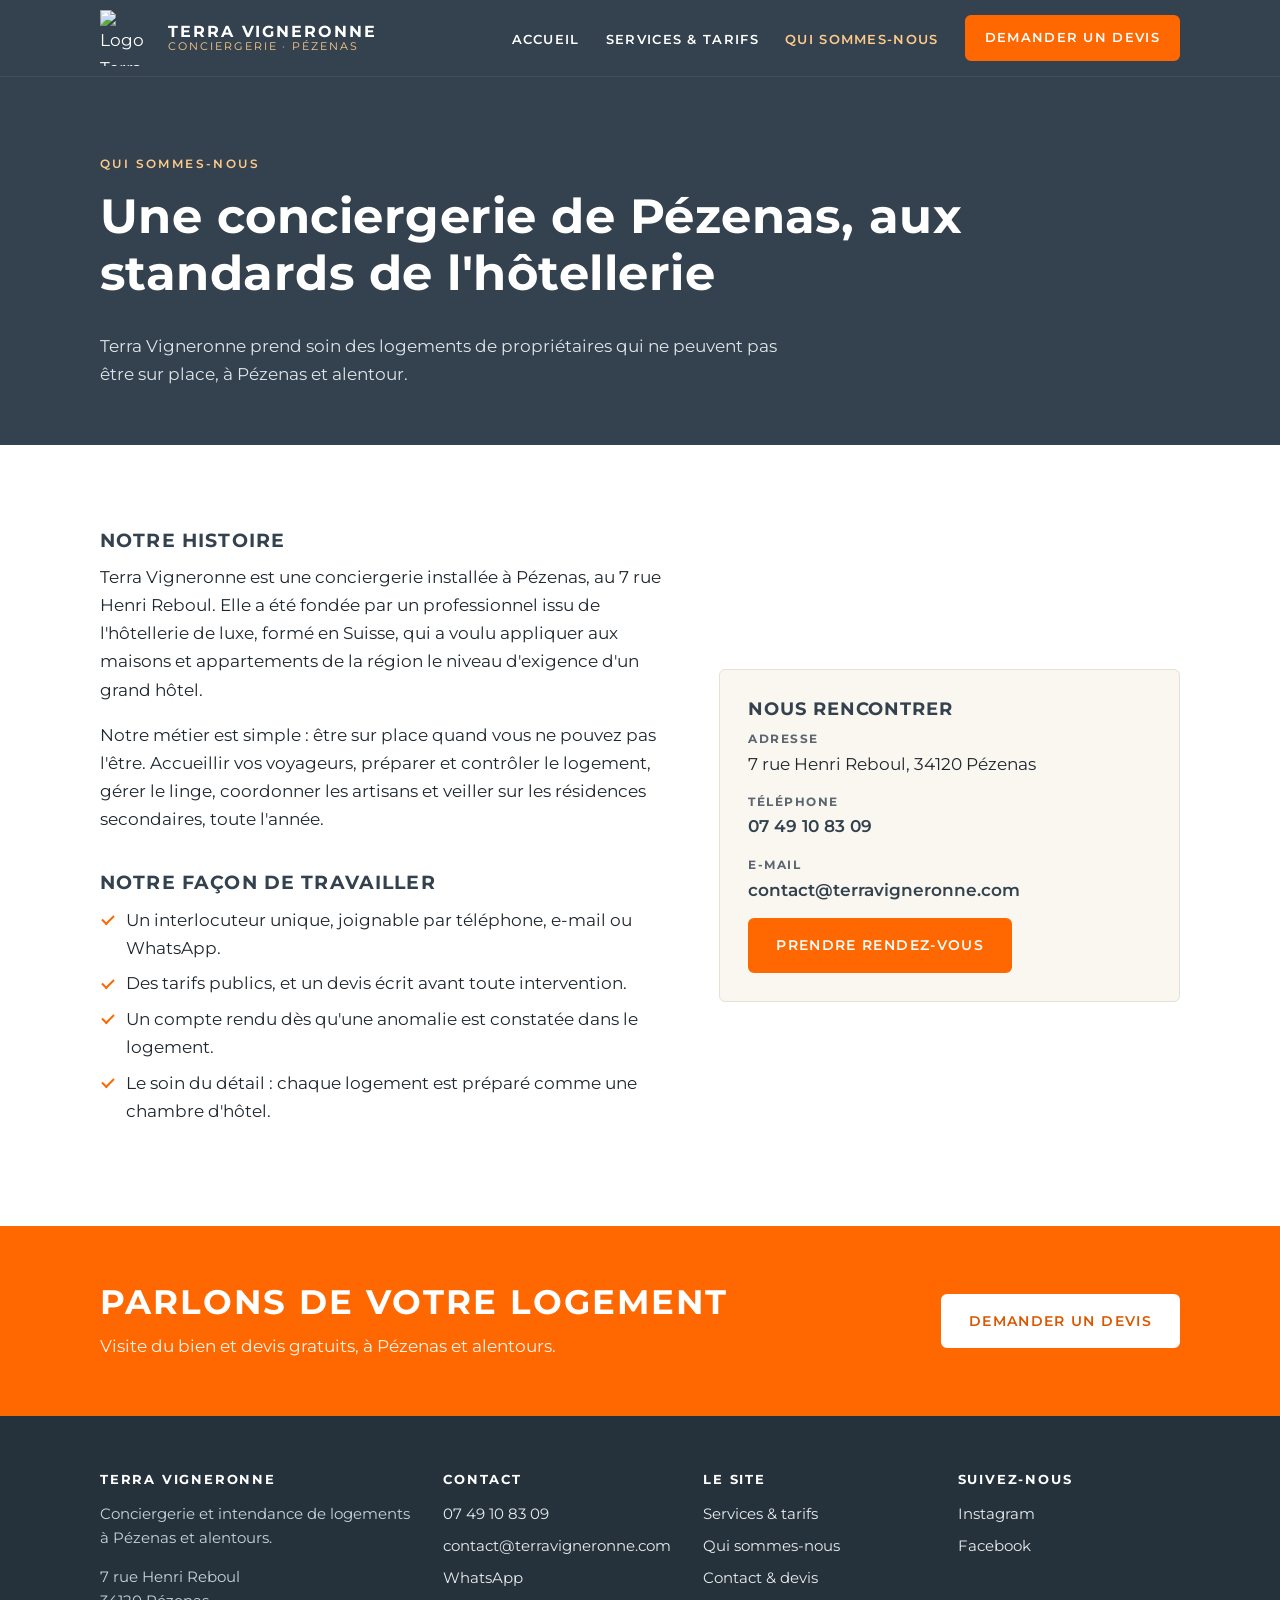
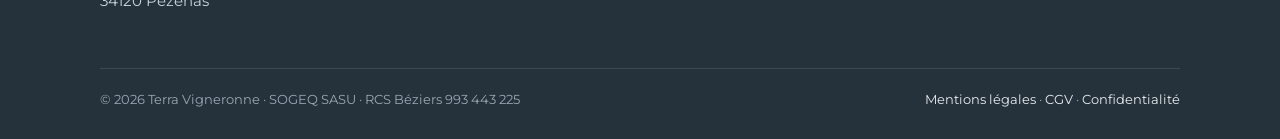
==== qui-sommes-nous.html @ ca6ffbf8 "Nouveau site Terra Vigneronne : conciergerie de logements à Pézenas Co-Authored-By: Claude Opus 5.5 " ====
<!doctype html>
<html lang="fr">
<head>
<meta charset="utf-8">
<meta name="viewport" content="width=device-width, initial-scale=1">
<title>Qui sommes-nous ? Conciergerie installée à Pézenas | Terra Vigneronne</title>
<meta name="description" content="Terra Vigneronne, conciergerie installée 7 rue Henri Reboul à Pézenas, fondée par un professionnel de l'hôtellerie de luxe formé en Suisse.">

<link rel="canonical" href="https://terravigneronne.com/qui-sommes-nous">
<link rel="icon" href="/assets/img/favicon.svg" type="image/svg+xml">
<link rel="preload" href="/assets/fonts/montserrat-latin-700-normal.woff2" as="font" type="font/woff2" crossorigin>
<link rel="stylesheet" href="/assets/style.css">
<meta name="theme-color" content="#33424e">
<meta property="og:type" content="website">
<meta property="og:locale" content="fr_FR">
<meta property="og:site_name" content="Terra Vigneronne">
<meta property="og:title" content="Qui sommes-nous ? Conciergerie installée à Pézenas | Terra Vigneronne">
<meta property="og:description" content="Terra Vigneronne, conciergerie installée 7 rue Henri Reboul à Pézenas, fondée par un professionnel de l'hôtellerie de luxe formé en Suisse.">
<meta property="og:url" content="https://terravigneronne.com/qui-sommes-nous">
<meta property="og:image" content="https://assets.zyrosite.com/cdn-cgi/image/format=auto,w=1920,fit=crop/zTo0Ltb35tv1lQDR/xp7qb0-ebW5w7hSgJzZCR1R.png">
<meta name="twitter:card" content="summary_large_image">
<script type="application/ld+json">{"@context": "https://schema.org", "@type": "LocalBusiness", "@id": "https://terravigneronne.com/#entreprise", "name": "Terra Vigneronne – Conciergerie à Pézenas", "description": "Conciergerie et intendance de logements à Pézenas : accueil des voyageurs, ménage, linge, suivi et entretien de résidences secondaires et de locations saisonnières.", "url": "https://terravigneronne.com/", "logo": "https://assets.zyrosite.com/cdn-cgi/image/format=auto,w=240,fit=crop/zTo0Ltb35tv1lQDR/chatgpt-image-29-mai-2026-10_59_16-1-GHMG8awh0hkYMXge.png", "image": "https://assets.zyrosite.com/cdn-cgi/image/format=auto,w=1920,fit=crop/zTo0Ltb35tv1lQDR/xp7qb0-ebW5w7hSgJzZCR1R.png", "telephone": "+33749108309", "email": "contact@terravigneronne.com", "priceRange": "€€", "address": {"@type": "PostalAddress", "streetAddress": "7 rue Henri Reboul", "postalCode": "34120", "addressLocality": "Pézenas", "addressRegion": "Occitanie", "addressCountry": "FR"}, "areaServed": {"@type": "City", "name": "Pézenas"}, "sameAs": ["https://www.instagram.com/terravigneronne", "https://www.facebook.com/profile.php?id=61590410080492"], "legalName": "SOGEQ", "vatID": "FR31993443225"}</script>
</head>
<body>
<a class="skip" href="#contenu">Aller au contenu</a>
<header class="site-header">
  <div class="wrap">
    <a class="brand" href="/" aria-label="Terra Vigneronne, retour à l'accueil">
      <img src="https://assets.zyrosite.com/cdn-cgi/image/format=auto,w=240,fit=crop/zTo0Ltb35tv1lQDR/chatgpt-image-29-mai-2026-10_59_16-1-GHMG8awh0hkYMXge.png" alt="Logo Terra Vigneronne" width="56" height="56">
      <span class="brand-text"><strong>Terra Vigneronne</strong><span>Conciergerie · Pézenas</span></span>
    </a>
    <nav class="nav" aria-label="Menu principal">
      <button class="nav-toggle" type="button" aria-expanded="false" aria-controls="menu">Menu</button>
      <ul id="menu">
        <li><a href="/">Accueil</a></li><li><a href="/tarifs-offres">Services & tarifs</a></li><li><a href="/qui-sommes-nous" aria-current="page">Qui sommes-nous</a></li>
        <li><a class="btn" href="/contact">Demander un devis</a></li>
      </ul>
    </nav>
  </div>
</header>
<main id="contenu">

<section class="page-hero">
  <div class="wrap">
    <span class="eyebrow">Qui sommes-nous</span>
    <h1>Une conciergerie de Pézenas, aux standards de l'hôtellerie</h1>
    <p>Terra Vigneronne prend soin des logements de propriétaires qui ne peuvent pas être sur place, à Pézenas et alentour.</p>
  </div>
</section>

<section>
  <div class="wrap split">
    <div class="prose">
      <h2 style="margin-top:0">Notre histoire</h2>
      <p>Terra Vigneronne est une conciergerie installée à Pézenas, au 7 rue Henri Reboul. Elle a été fondée par un professionnel issu de l'hôtellerie de luxe, formé en Suisse, qui a voulu appliquer aux maisons et appartements de la région le niveau d'exigence d'un grand hôtel.</p>
      <p>Notre métier est simple : être sur place quand vous ne pouvez pas l'être. Accueillir vos voyageurs, préparer et contrôler le logement, gérer le linge, coordonner les artisans et veiller sur les résidences secondaires, toute l'année.</p>
      <h2>Notre façon de travailler</h2>
      <ul class="checks">
        <li>Un interlocuteur unique, joignable par téléphone, e-mail ou WhatsApp.</li>
        <li>Des tarifs publics, et un devis écrit avant toute intervention.</li>
        <li>Un compte rendu dès qu'une anomalie est constatée dans le logement.</li>
        <li>Le soin du détail : chaque logement est préparé comme une chambre d'hôtel.</li>
      </ul>
    </div>
    <div class="card" style="background:var(--sand)">
      <h3>Nous rencontrer</h3>
      <ul class="contact-list">
        <li><strong>Adresse</strong>7 rue Henri Reboul, 34120 Pézenas</li>
        <li><strong>Téléphone</strong><a href="tel:+33749108309">07 49 10 83 09</a></li>
        <li><strong>E-mail</strong><a href="mailto:contact@terravigneronne.com">contact@terravigneronne.com</a></li>
      </ul>
      <a class="btn" href="/contact">Prendre rendez-vous</a>
    </div>
  </div>
</section>
<section class="cta">
  <div class="wrap">
    <div>
      <h2>Parlons de votre logement</h2>
      <p>Visite du bien et devis gratuits, à Pézenas et alentours.</p>
    </div>
    <a class="btn" href="/contact">Demander un devis</a>
  </div>
</section>
</main>
<footer class="site-footer">
  <div class="wrap">
    <div class="footer-grid">
      <div>
        <h4>Terra Vigneronne</h4>
        <p>Conciergerie et intendance de logements à Pézenas et alentours.</p>
        <p>7 rue Henri Reboul<br>34120 Pézenas</p>
      </div>
      <div>
        <h4>Contact</h4>
        <ul>
          <li><a href="tel:+33749108309">07 49 10 83 09</a></li>
          <li><a href="mailto:contact@terravigneronne.com">contact@terravigneronne.com</a></li>
          <li><a href="https://wa.me/message/CX5Z723TUZDWL1" rel="noopener">WhatsApp</a></li>
        </ul>
      </div>
      <div>
        <h4>Le site</h4>
        <ul>
          <li><a href="/tarifs-offres">Services & tarifs</a></li>
          <li><a href="/qui-sommes-nous">Qui sommes-nous</a></li>
          <li><a href="/contact">Contact & devis</a></li>
        </ul>
      </div>
      <div>
        <h4>Suivez-nous</h4>
        <ul>
          <li><a href="https://www.instagram.com/terravigneronne" rel="noopener">Instagram</a></li>
          <li><a href="https://www.facebook.com/profile.php?id=61590410080492" rel="noopener">Facebook</a></li>
        </ul>
      </div>
    </div>
    <div class="footer-bottom">
      <span>© 2026 Terra Vigneronne · SOGEQ SASU · RCS Béziers 993 443 225</span>
      <span><a href="/mentions-legales">Mentions légales</a> · <a href="/cgv">CGV</a> · <a href="/politique-de-confidentialite">Confidentialité</a></span>
    </div>
  </div>
</footer>
<script src="/assets/site.js" defer></script>
</body>
</html>
---- assets/style.css ----
/* Terra Vigneronne — charte reprise du site d'origine :
   ardoise #33424e, orange #ff6700, or #fecb8b, Montserrat */
@font-face{font-family:"Montserrat";font-style:normal;font-weight:400;font-display:swap;src:url(fonts/montserrat-latin-400-normal.woff2) format("woff2")}
@font-face{font-family:"Montserrat";font-style:normal;font-weight:500;font-display:swap;src:url(fonts/montserrat-latin-500-normal.woff2) format("woff2")}
@font-face{font-family:"Montserrat";font-style:normal;font-weight:600;font-display:swap;src:url(fonts/montserrat-latin-600-normal.woff2) format("woff2")}
@font-face{font-family:"Montserrat";font-style:normal;font-weight:700;font-display:swap;src:url(fonts/montserrat-latin-700-normal.woff2) format("woff2")}

:root{
  --slate:#33424e;
  --slate-dark:#26323b;
  --orange:#ff6700;
  --orange-dark:#d95700;
  --gold:#fecb8b;
  --sand:#faf6f0;
  --ink:#1f272e;
  --muted:#5b6670;
  --line:#e6e0d6;
  --white:#fff;
  --radius:6px;
  --wrap:1120px;
}
*,*::before,*::after{box-sizing:border-box}
html{scroll-behavior:smooth}
body{margin:0;font-family:"Montserrat",system-ui,-apple-system,"Segoe UI",Roboto,sans-serif;font-size:17px;line-height:1.65;color:var(--ink);background:var(--white);-webkit-font-smoothing:antialiased}
img{max-width:100%;height:auto;display:block}
a{color:var(--slate);text-underline-offset:3px}
a:hover{color:var(--orange-dark)}
h1,h2,h3,h4{line-height:1.2;margin:0 0 .6em;color:var(--slate);font-weight:700}
h1{font-size:clamp(1.9rem,4.2vw,3rem);letter-spacing:.01em}
h2{font-size:clamp(1.5rem,3vw,2.1rem);text-transform:uppercase;letter-spacing:.06em}
h3{font-size:1.15rem;text-transform:uppercase;letter-spacing:.05em}
p{margin:0 0 1em}
.wrap{max-width:var(--wrap);margin:0 auto;padding:0 20px}
.skip{position:absolute;left:-9999px}
.skip:focus{left:12px;top:12px;z-index:100;background:var(--white);padding:8px 12px}

/* En-tête */
.site-header{background:var(--slate);color:var(--white);position:sticky;top:0;z-index:50;box-shadow:0 1px 0 rgba(255,255,255,.06)}
.site-header .wrap{display:flex;align-items:center;justify-content:space-between;gap:16px;min-height:76px}
.brand{display:flex;align-items:center;gap:12px;color:var(--white);text-decoration:none}
.brand img{height:56px;width:auto}
.brand-text{display:flex;flex-direction:column;line-height:1.1}
.brand-text strong{font-size:1rem;letter-spacing:.12em;text-transform:uppercase}
.brand-text span{font-size:.68rem;letter-spacing:.18em;text-transform:uppercase;color:var(--gold)}
.nav ul{list-style:none;margin:0;padding:0;display:flex;gap:26px;align-items:center}
.nav a{color:var(--white);text-decoration:none;font-size:.82rem;font-weight:600;letter-spacing:.1em;text-transform:uppercase}
.nav a:hover,.nav a[aria-current="page"]{color:var(--gold)}
.nav .btn{color:var(--white)}
.nav-toggle{display:none;background:none;border:1px solid rgba(255,255,255,.4);color:var(--white);border-radius:var(--radius);padding:8px 12px;font:inherit;font-size:.8rem;letter-spacing:.1em;text-transform:uppercase;cursor:pointer}

/* Boutons */
.btn{display:inline-block;background:var(--orange);color:var(--white);text-decoration:none;font-weight:600;font-size:.85rem;letter-spacing:.1em;text-transform:uppercase;padding:14px 26px;border-radius:var(--radius);border:2px solid var(--orange);transition:background .15s,border-color .15s}
.btn:hover{background:var(--orange-dark);border-color:var(--orange-dark);color:var(--white)}
.btn-ghost{background:transparent;border-color:currentColor;color:var(--white)}
.btn-ghost:hover{background:rgba(255,255,255,.12);border-color:var(--white)}
.btn-line{background:transparent;color:var(--slate);border-color:var(--slate)}
.btn-line:hover{background:var(--slate);border-color:var(--slate);color:var(--white)}
.nav .btn{padding:10px 18px}

/* Hero */
.hero{position:relative;color:var(--white);background:var(--slate-dark) center/cover no-repeat;min-height:78vh;display:flex;align-items:flex-end}
.hero::before{content:"";position:absolute;inset:0;background:linear-gradient(180deg,rgba(38,50,59,.25) 0%,rgba(38,50,59,.82) 75%)}
.hero .wrap{position:relative;padding-top:120px;padding-bottom:72px}
.hero h1{color:var(--white);max-width:820px}
.hero p.lead{font-size:1.15rem;max-width:640px;color:#eef1f3}
.eyebrow{display:inline-block;font-size:.75rem;font-weight:600;letter-spacing:.2em;text-transform:uppercase;color:var(--gold);margin-bottom:14px}
.hero .actions{display:flex;flex-wrap:wrap;gap:12px;margin-top:26px}
.page-hero{background:var(--slate);color:var(--white);padding:72px 0 56px}
.page-hero h1{color:var(--white)}
.page-hero p{color:#dfe5ea;max-width:700px;font-size:1.08rem;margin:0}

/* Sections */
section{padding:84px 0}
.alt{background:var(--sand)}
.dark{background:var(--slate);color:#e7ecef}
.dark h2,.dark h3{color:var(--white)}
.section-head{max-width:720px;margin-bottom:44px}
.section-head p{color:var(--muted);font-size:1.05rem}
.dark .section-head p{color:#cfd7dd}
.grid{display:grid;gap:24px}
.g2{grid-template-columns:repeat(2,1fr)}
.g3{grid-template-columns:repeat(3,1fr)}
.g4{grid-template-columns:repeat(4,1fr)}
.card{background:var(--white);border:1px solid var(--line);border-radius:var(--radius);padding:28px}
.card h3{margin-bottom:.5em}
.card p:last-child,.card ul:last-child{margin-bottom:0}
.card .price{font-weight:700;color:var(--orange-dark);margin-bottom:.6em;font-size:.95rem;letter-spacing:.04em}
.icon{width:44px;height:44px;border-radius:50%;background:var(--gold);color:var(--slate);display:grid;place-items:center;margin-bottom:18px}
.icon svg{width:22px;height:22px}
ul.checks{list-style:none;padding:0;margin:0 0 1em}
ul.checks li{position:relative;padding-left:26px;margin-bottom:.45em}
ul.checks li::before{content:"";position:absolute;left:2px;top:.55em;width:12px;height:7px;border-left:2px solid var(--orange);border-bottom:2px solid var(--orange);transform:rotate(-45deg)}
.steps{counter-reset:step}
.step{position:relative;padding-top:56px}
.step::before{counter-increment:step;content:counter(step);position:absolute;top:0;left:0;width:40px;height:40px;border-radius:50%;background:var(--orange);color:var(--white);font-weight:700;display:grid;place-items:center}
.split{display:grid;grid-template-columns:1.1fr .9fr;gap:56px;align-items:center}
.note{font-size:.9rem;color:var(--muted)}
.dark .note{color:#b9c4cc}

/* Offre principale */
.offer{background:var(--slate);color:var(--white);border-radius:var(--radius);padding:40px;display:grid;grid-template-columns:1fr 1fr;gap:32px;align-items:center}
.offer h2,.offer h3{color:var(--white)}
.offer .amount{font-size:3rem;font-weight:700;color:var(--gold);line-height:1}
.offer .amount small{font-size:1rem;color:#dfe5ea;font-weight:500}
.offer ul.checks li::before{border-color:var(--gold)}

/* Tableau de tarifs */
.rates{width:100%;border-collapse:collapse;background:var(--white);border:1px solid var(--line);border-radius:var(--radius);overflow:hidden}
.rates th,.rates td{text-align:left;padding:18px 20px;border-bottom:1px solid var(--line);vertical-align:top}
.rates th{background:var(--slate);color:var(--white);font-size:.8rem;letter-spacing:.1em;text-transform:uppercase}
.rates td:last-child{white-space:nowrap;font-weight:700;color:var(--orange-dark)}
.rates td strong{display:block;color:var(--slate);margin-bottom:4px}
.rates td span{color:var(--muted);font-size:.93rem}

/* FAQ */
details{border-bottom:1px solid var(--line);padding:18px 0}
details summary{cursor:pointer;font-weight:600;color:var(--slate);list-style:none;position:relative;padding-right:32px}
details summary::-webkit-details-marker{display:none}
details summary::after{content:"+";position:absolute;right:4px;top:-2px;font-size:1.4rem;color:var(--orange)}
details[open] summary::after{content:"–"}
details p{margin:12px 0 0;color:var(--muted)}

/* Formulaire */
form .row{display:grid;grid-template-columns:1fr 1fr;gap:16px}
label{display:block;font-weight:600;font-size:.88rem;color:var(--slate);margin-bottom:6px}
input,select,textarea{width:100%;font:inherit;font-size:1rem;padding:12px 14px;border:1px solid #cfc8bd;border-radius:var(--radius);background:var(--white);color:var(--ink)}
input:focus,select:focus,textarea:focus{outline:2px solid var(--orange);outline-offset:1px;border-color:var(--orange)}
.field{margin-bottom:18px}
.hp{position:absolute;left:-9999px;width:1px;height:1px;overflow:hidden}
.consent{display:flex;gap:10px;align-items:flex-start;font-weight:400;font-size:.88rem;color:var(--muted)}
.consent input{width:auto;margin-top:4px}
.alert{padding:14px 18px;border-radius:var(--radius);margin-bottom:20px;font-weight:500}
.alert-ok{background:#e9f5ec;color:#1f5f33}
.alert-err{background:#fdecea;color:#8a1f12}

/* Contact rapide */
.contact-list{list-style:none;padding:0;margin:0}
.contact-list li{margin-bottom:14px}
.contact-list strong{display:block;font-size:.78rem;letter-spacing:.12em;text-transform:uppercase;color:var(--muted)}
.contact-list a{font-weight:600;text-decoration:none;font-size:1.05rem}

/* Bandeau CTA */
.cta{background:var(--orange);color:var(--white);padding:56px 0}
.cta .wrap{display:flex;align-items:center;justify-content:space-between;gap:24px;flex-wrap:wrap}
.cta h2{color:var(--white);margin:0 0 .3em}
.cta p{margin:0;color:#fff4ec}
.cta .btn{background:var(--white);color:var(--orange-dark);border-color:var(--white)}
.cta .btn:hover{background:var(--slate);border-color:var(--slate);color:var(--white)}

/* Texte légal */
.prose{max-width:780px}
.prose h2{font-size:1.2rem;margin-top:2em}
.prose h3{font-size:1rem;margin-top:1.5em}

/* Pied de page */
.site-footer{background:var(--slate-dark);color:#c9d2d9;padding:56px 0 28px;font-size:.92rem}
.site-footer a{color:#e7ecef;text-decoration:none}
.site-footer a:hover{color:var(--gold)}
.site-footer h4{color:var(--white);font-size:.8rem;letter-spacing:.14em;text-transform:uppercase;margin-bottom:14px}
.site-footer ul{list-style:none;padding:0;margin:0}
.site-footer li{margin-bottom:8px}
.footer-grid{display:grid;grid-template-columns:1.4fr 1fr 1fr 1fr;gap:32px}
.footer-bottom{border-top:1px solid rgba(255,255,255,.1);margin-top:40px;padding-top:20px;display:flex;justify-content:space-between;flex-wrap:wrap;gap:12px;font-size:.82rem;color:#9aa8b3}

@media (max-width:920px){
  .g3,.g4{grid-template-columns:repeat(2,1fr)}
  .split,.offer{grid-template-columns:1fr}
  .footer-grid{grid-template-columns:1fr 1fr}
  .nav-toggle{display:block}
  .nav ul{display:none;position:absolute;left:0;right:0;top:76px;background:var(--slate);flex-direction:column;align-items:flex-start;gap:0;padding:8px 20px 20px}
  .nav ul.open{display:flex}
  .nav li{width:100%;border-bottom:1px solid rgba(255,255,255,.08)}
  .nav li a{display:block;padding:14px 0}
  .nav li:last-child{border:0;padding-top:14px}
  .nav li:last-child a{display:inline-block;padding:10px 18px}
}
@media (max-width:620px){
  body{font-size:16px}
  section{padding:60px 0}
  .g2,.g3,.g4,form .row,.footer-grid{grid-template-columns:1fr}
  .brand img{height:46px}
  .brand-text strong{font-size:.86rem}
  .hero{min-height:88vh}
  .offer{padding:28px}
  .rates th:first-child{display:none}
  .rates td{display:block;border-bottom:0;padding:6px 16px}
  .rates tr{display:block;border-bottom:1px solid var(--line);padding:10px 0}
  .rates thead{display:none}
}
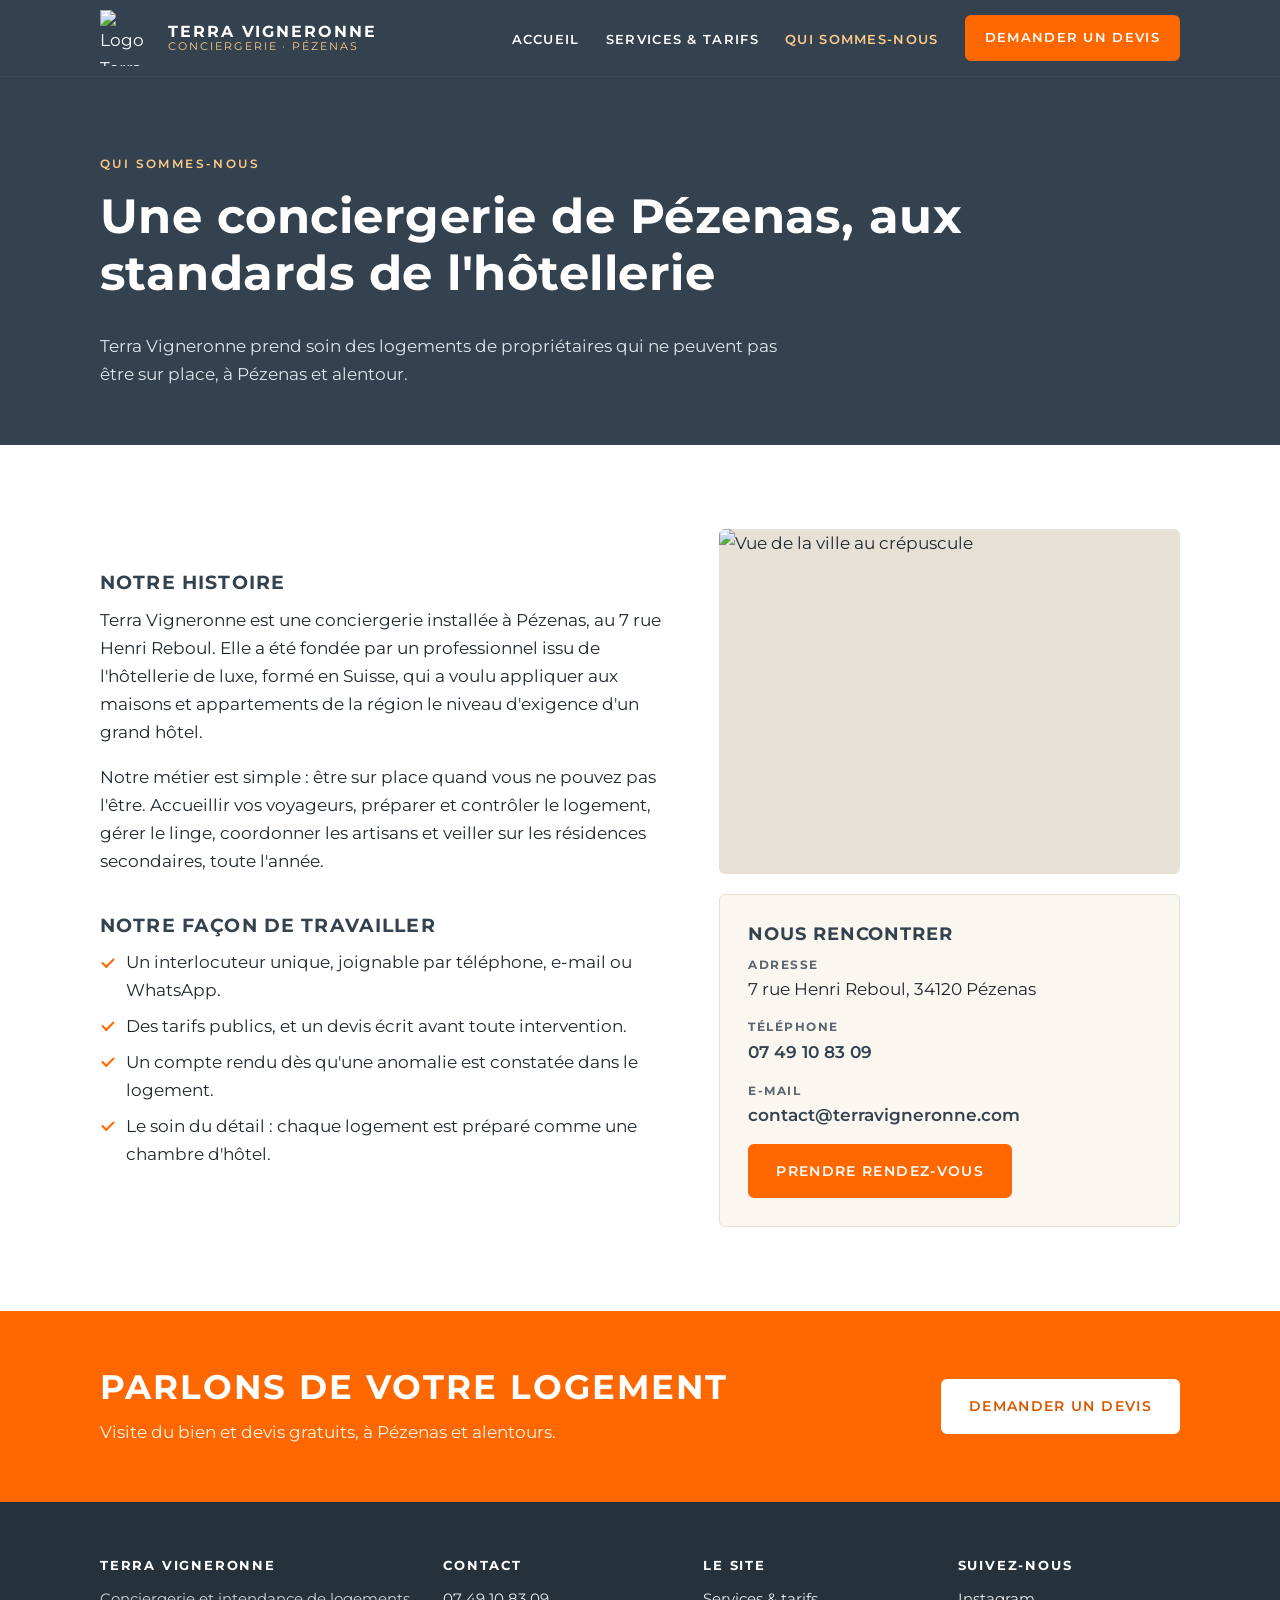
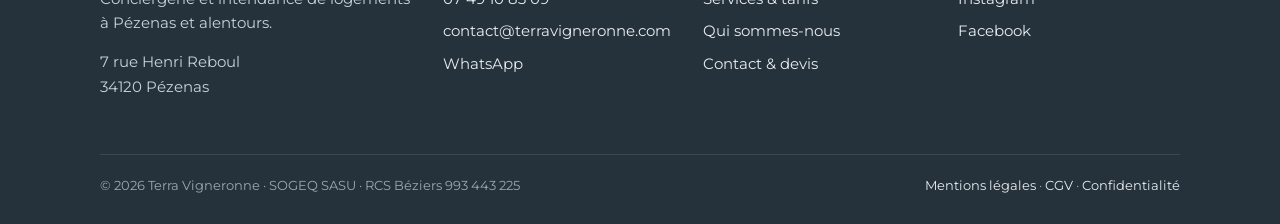
==== commit 685550ec: "Ajoute les photos de l'ancien site (accueil, qui sommes-nous) Co-Authored-By: Claude Opus 5.5 <norep" ====
--- a/qui-sommes-nous.html
+++ b/qui-sommes-nous.html
@@ -62,6 +62,8 @@
         <li>Le soin du détail : chaque logement est préparé comme une chambre d'hôtel.</li>
       </ul>
     </div>
+    <div class="grid" style="gap:20px">
+    <img class="photo" src="https://assets.zyrosite.com/cdn-cgi/image/format=auto,w=900,fit=crop/zTo0Ltb35tv1lQDR/1d67723c-1512-44cf-a1fc-46b54887992d_1_105_c-LEDuxik59Rd0yD6G.jpeg" alt="Vue de la ville au crépuscule" loading="lazy" width="900" height="640">
     <div class="card" style="background:var(--sand)">
       <h3>Nous rencontrer</h3>
       <ul class="contact-list">
@@ -70,6 +72,7 @@
         <li><strong>E-mail</strong><a href="mailto:contact@terravigneronne.com">contact@terravigneronne.com</a></li>
       </ul>
       <a class="btn" href="/contact">Prendre rendez-vous</a>
+    </div>
     </div>
   </div>
 </section>
--- a/assets/style.css
+++ b/assets/style.css
@@ -97,6 +97,10 @@
 .note{font-size:.9rem;color:var(--muted)}
 .dark .note{color:#b9c4cc}
 
+/* Photos */
+.photos{padding:0 0 84px;background:var(--sand)}
+.photos img,img.photo{width:100%;aspect-ratio:4/3;object-fit:cover;border-radius:var(--radius);background:var(--line)}
+
 /* Offre principale */
 .offer{background:var(--slate);color:var(--white);border-radius:var(--radius);padding:40px;display:grid;grid-template-columns:1fr 1fr;gap:32px;align-items:center}
 .offer h2,.offer h3{color:var(--white)}
